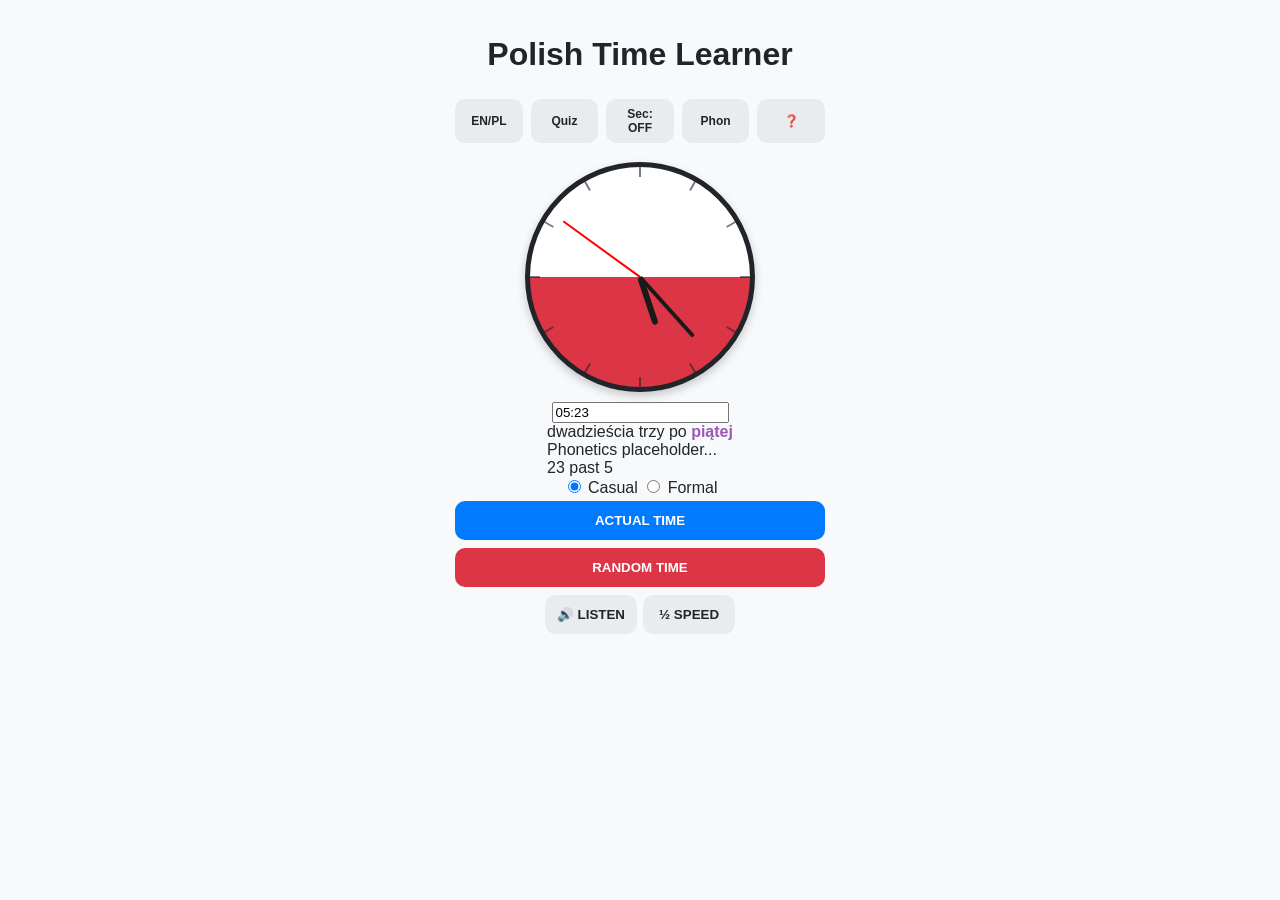
==== index.html @ 5b31947d "Update index.html" ====
<!DOCTYPE html>
<html lang="pl">
<head>
    <meta charset="UTF-8">
    <meta name="viewport" content="width=device-width, initial-scale=1.0, maximum-scale=1.0, user-scalable=no, viewport-fit=cover">
    <title>Say the time in Polish</title>
    
    <meta name="color-scheme" content="light dark">
    
    <meta name="theme-color" content="#f8f9fa" media="(prefers-color-scheme: light)">
    <meta name="theme-color" content="#121212" media="(prefers-color-scheme: dark)">
    
    <link rel="manifest" href="manifest.json">
    <link rel="stylesheet" href="style.css">
</head>
<body onload="init()">
<div class="container">
    <h1 id="app-title">Polish Time Learner</h1>
    <div class="top-row">
        <button class="btn-sub" onclick="toggleLang()">EN/PL</button>
        <button class="btn-sub" id="quiz-toggle" onclick="toggleQuiz()">Quiz</button>
        <button class="btn-sub" id="sec-toggle" onclick="toggleSec()">Sec: OFF</button>
        <button class="btn-sub" id="ph-toggle" onclick="togglePh()">Phon</button>
        <button class="btn-sub" onclick="toggleHelp()">❓</button>
    </div>

   <div id="clock-container" onmousedown="startDrag(event)" ontouchstart="startDrag(event)">
    <div class="dot"></div>
    <div class="hand hour-hand" id="h-hand"></div>
    <div class="hand min-hand" id="m-hand"></div>
    <div class="hand sec-hand" id="s-hand"></div> </div>
    
   <div class="digital-wrap">
    <input type="text" id="time-input-display" placeholder="00:00" oninput="manualTime(this.value)">
</div>

  <div class="display-area">
        <div class="polish-display" id="polish-text"></div>
        <div class="phonetic-display" id="phonetic-text"></div>
        <div class="english-display" id="english-text"></div>
        <button id="reveal-btn" style="display:none; background:#28a745; color:white; margin-top:5px;" onclick="revealAnswer()">REVEAL</button>
        <div id="quiz-options" style="display: none; grid-template-columns: 1fr 1fr; gap: 8px; margin-top: 10px;"></div>
      </div>

    <div class="setting-row">
        <label><input type="radio" name="mode" id="casual" checked onchange="updateDisplay(true)"> Casual</label>
        <label><input type="radio" name="mode" id="formal" onchange="updateDisplay(true)"> Formal</label>
    </div>

    <button class="btn-real" id="btn-real" onclick="setRealTime()">ACTUAL TIME</button>
    <button class="btn-main" id="btn-random" onclick="rollTime()">RANDOM TIME</button>
    <div style="display:grid; grid-template-columns: 1fr 1fr; gap:6px;">
        <button class="btn-sub" id="btn-listen" onclick="speak(1)">🔊 LISTEN</button>
        <button class="btn-sub" id="btn-slow" onclick="speak(0.5)">½ SPEED</button>
    </div>

    <div id="help-modal">
        <h2 id="help-title">Guide / Poradnik</h2>
        <div id="help-content"></div>
        <button class="btn-main" id="help-close" onclick="toggleHelp()">Close</button>
    </div>
</div>

<script src="script.js"></script>
</body>
</html>
---- style.css ----
/* VARIABLES & THEMES */
:root {
    --bg-color: #f8f9fa;
    --text-color: #212529;
    --container-bg: #ffffff;
    --accent: #dc3545;
    --nom-color: #e67e22; 
    --gen-color: #9b59b6;
    --clock-face: linear-gradient(to bottom, #ffffff 50%, #dc3545 50%);
    --btn-sub: #e9ecef;
}

@media (prefers-color-scheme: dark) {
    :root {
        --bg-color: #121212;
        --text-color: #e0e0e0;
        --container-bg: #1e1e1e;
        --accent: #ff4d4d;
        --nom-color: #ff9f43; 
        --gen-color: #d1a3ff;
        --clock-face: linear-gradient(to bottom, #eeeeee 50%, #a01d2a 50%);
        --btn-sub: #333333;
    }
}
/* LAYOUT */
body {
    background-color: var(--bg-color);
    color: var(--text-color);
    margin: 0;
    display: flex;
    justify-content: center;
    font-family: -apple-system, sans-serif;
}

.container {
    width: 100%;
    max-width: 400px;
    display: flex;
    flex-direction: column;
    align-items: center;
    padding: 15px;
    box-sizing: border-box;
}

/* CLOCK FACE (Restored Polish Flag) */
/* CLOCK WITH TICKS */
#clock-container {
    width: 220px;
    height: 220px;
    border: 5px solid var(--text-color);
    border-radius: 50%;
    position: relative;
    background: var(--clock-face);
    margin: 10px 0;
    box-shadow: 0 4px 10px rgba(0,0,0,0.2);
}

.mark {
    position: absolute;
    width: 2px;
    height: 10px;
    background-color: var(--text-color);
    left: 50%;
    margin-left: -1px;
    transform-origin: 1px 110px; /* Centers the ticks inside the 220px circle */
    opacity: 0.6;
}

.hand {
    position: absolute;
    bottom: 50%;
    left: 50%;
    transform-origin: bottom;
    background: #1a1a1a;
    border-radius: 4px;
    z-index: 5;
}

.hour-hand { width: 6px; height: 50px; margin-left: -3px; }
.min-hand { width: 4px; height: 80px; margin-left: -2px; }
/* Second Hand - Thin and Red */
.sec-hand {
    width: 2px;
    height: 95px;
    margin-left: -1px;
    background: #ff0000; 
    z-index: 8;
    transition: transform 0.2s cubic-bezier(0.4, 2.08, 0.55, 0.44); /* Smooth tick */
}

/* Ensure the center dot covers the hand pivot */
.dot {
    z-index: 10;
}


/* BUTTONS & QUIZ */
button { 
    width: 100%; 
    padding: 12px; 
    margin: 4px 0; 
    border-radius: 10px; 
    border: none; 
    font-weight: bold; 
    cursor: pointer;
    background: var(--btn-sub);
    color: var(--text-color);
}

.btn-main { background: var(--accent); color: white; }
.btn-real { background: #007bff; color: white; }
.top-row { display: flex; width: 100%; gap: 8px; margin-bottom: 5px; }
.top-row button { padding: 8px; font-size: 0.75rem; }

#quiz-options {
    display: none;
    grid-template-columns: 1fr 1fr;
    gap: 8px;
    width: 100%;
    margin-top: 10px;
}

/* HELP MODAL & TABLES */
#help-modal {
    display: none;
    position: fixed;
    top: 50%; left: 50%;
    transform: translate(-50%, -50%);
    width: 90%;
    max-height: 85vh;
    padding: 20px;
    background: var(--container-bg);
    color: var(--text-color);
    border: 1px solid var(--table-border);
    border-radius: 15px;
    z-index: 2000;
    overflow-y: auto;
    box-sizing: border-box;
    text-align: left;
}

.help-table th { background: var(--table-header); }

/* GRAMMAR COLORS */
.nom-case { color: var(--nom-color) !important; font-weight: bold; }
.gen-case { color: var(--gen-color) !important; font-weight: bold; }
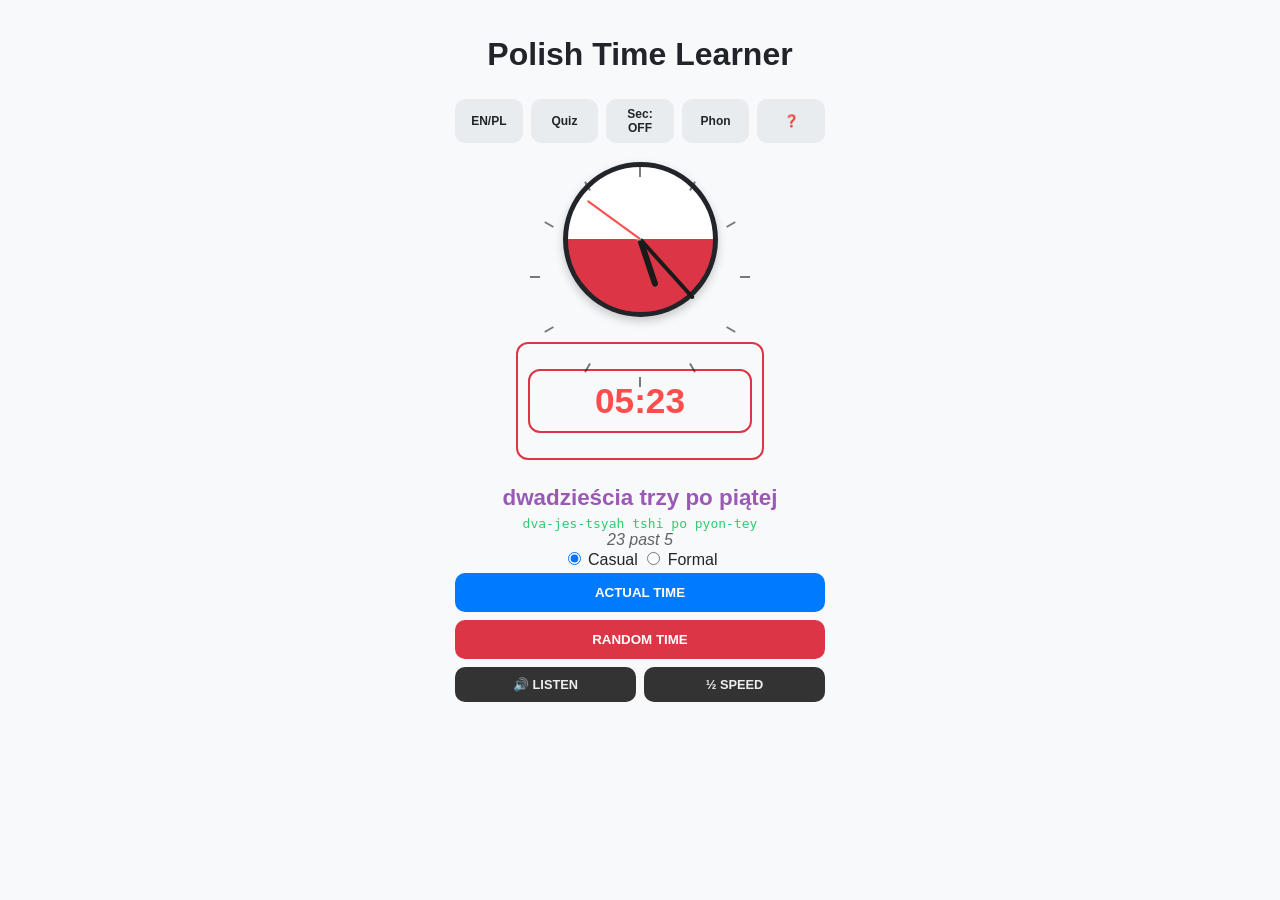
==== commit 72ad40be: "Update index.html" ====
--- a/index.html
+++ b/index.html
@@ -42,17 +42,18 @@
         <div id="quiz-options" style="display: none; grid-template-columns: 1fr 1fr; gap: 8px; margin-top: 10px;"></div>
       </div>
 
-    <div class="setting-row">
-        <label><input type="radio" name="mode" id="casual" checked onchange="updateDisplay(true)"> Casual</label>
-        <label><input type="radio" name="mode" id="formal" onchange="updateDisplay(true)"> Formal</label>
-    </div>
+  <div class="setting-row">
+    <label><input type="radio" name="mode" id="casual" checked onchange="updateDisplay(true)"> Casual</label>
+    <label><input type="radio" name="mode" id="formal" onchange="updateDisplay(true)"> Formal</label>
+</div>
 
-    <button class="btn-real" id="btn-real" onclick="setRealTime()">ACTUAL TIME</button>
-    <button class="btn-main" id="btn-random" onclick="rollTime()">RANDOM TIME</button>
-    <div style="display:grid; grid-template-columns: 1fr 1fr; gap:6px;">
-        <button class="btn-sub" id="btn-listen" onclick="speak(1)">🔊 LISTEN</button>
-        <button class="btn-sub" id="btn-slow" onclick="speak(0.5)">½ SPEED</button>
-    </div>
+<button class="btn-real" id="btn-real" onclick="setRealTime()">ACTUAL TIME</button>
+<button class="btn-main" id="btn-random" onclick="rollTime()">RANDOM TIME</button>
+
+<div class="audio-row">
+    <button class="btn-sub" id="btn-listen" onclick="speak(1)">🔊 LISTEN</button>
+    <button class="btn-sub" id="btn-slow" onclick="speak(0.5)">½ SPEED</button>
+</div>
 
     <div id="help-modal">
         <h2 id="help-title">Guide / Poradnik</h2>
--- a/style.css
+++ b/style.css
@@ -45,8 +45,8 @@
 /* CLOCK FACE (Restored Polish Flag) */
 /* CLOCK WITH TICKS */
 #clock-container {
-    width: 220px;
-    height: 220px;
+    width: 145px;
+    height: 145px;
     border: 5px solid var(--text-color);
     border-radius: 50%;
     position: relative;
@@ -83,7 +83,7 @@
     width: 2px;
     height: 95px;
     margin-left: -1px;
-    background: #ff0000; 
+    background:#808080; 
     z-index: 8;
     transition: transform 0.2s cubic-bezier(0.4, 2.08, 0.55, 0.44); /* Smooth tick */
 }
@@ -111,6 +111,19 @@
 .btn-real { background: #007bff; color: white; }
 .top-row { display: flex; width: 100%; gap: 8px; margin-bottom: 5px; }
 .top-row button { padding: 8px; font-size: 0.75rem; }
+.audio-row {
+    display: flex;
+    gap: 8px;
+    width: 100%;
+    max-width: 400px;
+}
+.audio-row button {
+    flex: 1;
+    background: #333; /* Darker grey to match screenshot */
+    color: #eee;
+    font-size: 0.8rem;
+    padding: 10px;
+}
 
 #quiz-options {
     display: none;
@@ -141,6 +154,73 @@
 
 .help-table th { background: var(--table-header); }
 
-/* GRAMMAR COLORS */
-.nom-case { color: var(--nom-color) !important; font-weight: bold; }
-.gen-case { color: var(--gen-color) !important; font-weight: bold; }
+.digital-wrap {
+    border: 2px solid #dc3545; /* Polish Red border */
+    border-radius: 12px;
+    padding: 10px;
+    margin: 15px 0;
+    display: inline-block;
+}
+
+To achieve the precise layout and styling from your mobile screenshot, we need to adjust the sizing, color logic, and specific CSS properties.
+
+Here are the updates for your project.
+1. Updated style.css
+
+This includes the 66% smaller clock, the red digital text, the bordered second hand, and the darker quiz button for dark mode.
+CSS
+
+/* Update Clock Size */
+#clock-container {
+    width: 145px;  /* 66% of the original 220px */
+    height: 145px;
+    border: 4px solid var(--text-color);
+    border-radius: 50%;
+    position: relative;
+    background: var(--clock-face);
+    margin: 10px auto;
+}
+
+/* Second Hand with Border/Contrast */
+.sec-hand {
+    position: absolute;
+    bottom: 50%;
+    left: 50%;
+    transform-origin: bottom;
+    width: 2px;
+    height: 65px;
+    margin-left: -1px;
+    background: #ff4d4d;
+    /* White border/outline to stand out on the red half */
+    box-shadow: 0 0 2px 1px rgba(255, 255, 255, 0.8);
+    z-index: 8;
+}
+
+/* Digital Clock Styling */
+#time-input-display {
+    color: #ff4d4d !important; /* Force Red text */
+    font-size: 2.2rem;
+    font-weight: bold;
+    border: 2px solid #dc3545;
+    border-radius: 12px;
+    padding: 10px;
+    background: transparent;
+    text-align: center;
+    width: 200px;
+    display: block;
+    margin: 15px auto;
+}
+
+/* Grammar Colors */
+.nom-case { color: #e67e22 !important; font-weight: bold; } /* Orange */
+.gen-case { color: #9b59b6 !important; font-weight: bold; } /* Purple */
+
+/* Phrase Area */
+.display-area {
+    text-align: center;
+    margin-top: 10px;
+}
+
+#polish-text { font-size: 1.4rem; margin-bottom: 5px; }
+#phonetic-text { color: #2ecc71; font-family: monospace; } /* Green like the phone pic */
+#english-text { opacity: 0.7; font-style: italic; }
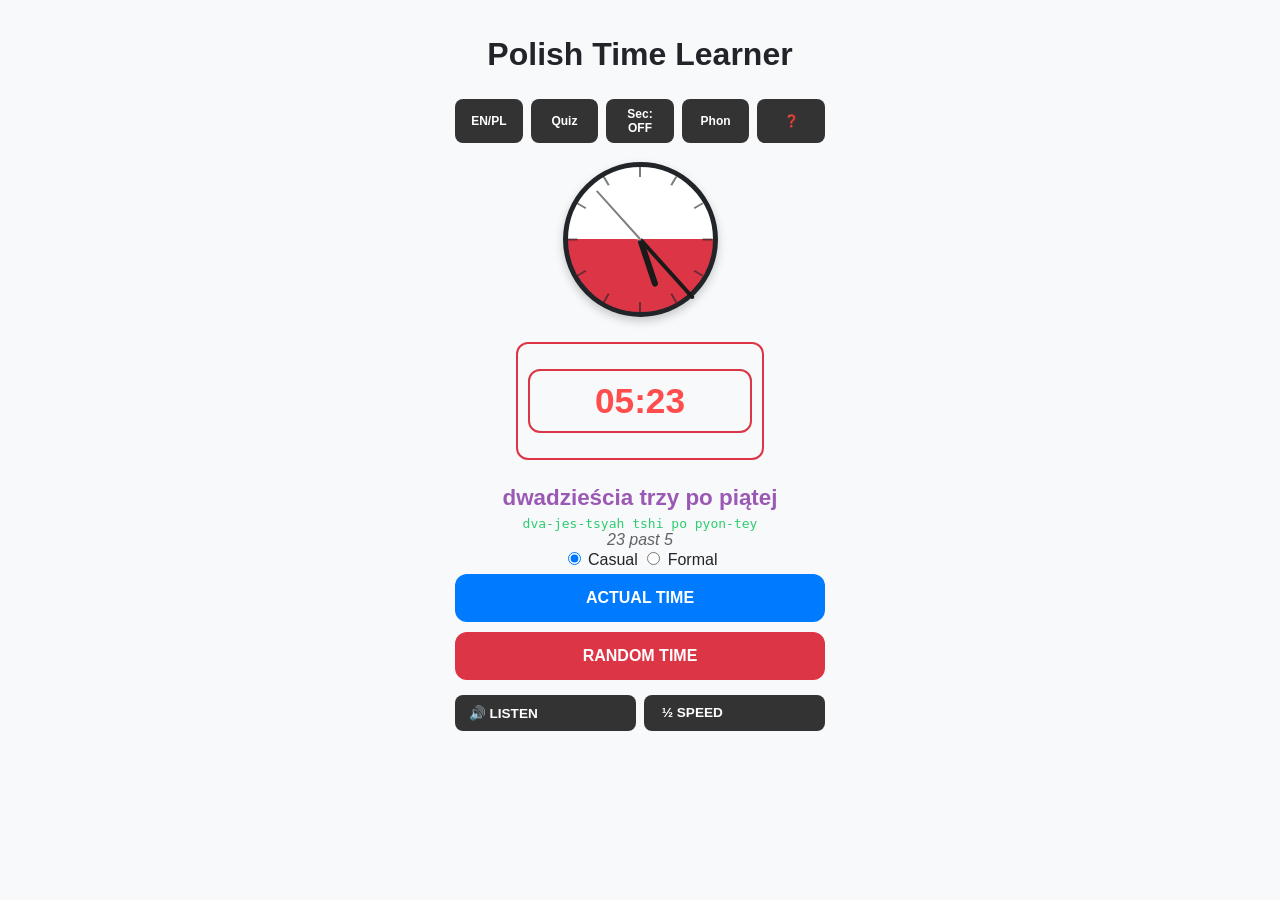
==== commit fdd12110: "Update index.html" ====
--- a/index.html
+++ b/index.html
@@ -56,10 +56,9 @@
 </div>
 
     <div id="help-modal">
-        <h2 id="help-title">Guide / Poradnik</h2>
-        <div id="help-content"></div>
-        <button class="btn-main" id="help-close" onclick="toggleHelp()">Close</button>
-    </div>
+    <h2 id="help-title">Guide / Poradnik</h2>
+    <div id="help-content"></div>
+    <button class="btn-main" id="help-close" onclick="toggleHelp()">Close</button>
 </div>
 
 <script src="script.js"></script>
--- a/style.css
+++ b/style.css
@@ -107,8 +107,6 @@
     color: var(--text-color);
 }
 
-.btn-main { background: var(--accent); color: white; }
-.btn-real { background: #007bff; color: white; }
 .top-row { display: flex; width: 100%; gap: 8px; margin-bottom: 5px; }
 .top-row button { padding: 8px; font-size: 0.75rem; }
 .audio-row {
@@ -118,11 +116,11 @@
     max-width: 400px;
 }
 .audio-row button {
-    flex: 1;
-    background: #333; /* Darker grey to match screenshot */
-    color: #eee;
-    font-size: 0.8rem;
-    padding: 10px;
+    display: grid;
+    grid-template-columns: 1fr 1fr;
+    gap: 8px;
+    margin-top: 10px;
+    width: 100%;
 }
 
 #quiz-options {
@@ -190,7 +188,7 @@
     width: 2px;
     height: 65px;
     margin-left: -1px;
-    background: #ff4d4d;
+    background: #808080;
     /* White border/outline to stand out on the red half */
     box-shadow: 0 0 2px 1px rgba(255, 255, 255, 0.8);
     z-index: 8;
@@ -224,3 +222,38 @@
 #polish-text { font-size: 1.4rem; margin-bottom: 5px; }
 #phonetic-text { color: #2ecc71; font-family: monospace; } /* Green like the phone pic */
 #english-text { opacity: 0.7; font-style: italic; }
+
+setting-row {
+    display: flex;
+    justify-content: space-around;
+    width: 100%;
+    margin: 15px 0;
+    color: var(--text-color);
+}
+
+/* Big Blue/Red Buttons */
+.btn-real, .btn-main {
+    width: 100%;
+    padding: 15px;
+    margin: 5px 0;
+    border-radius: 12px;
+    border: none;
+    font-weight: bold;
+    font-size: 1rem;
+    color: white;
+    cursor: pointer;
+}
+
+.btn-real { background-color: #007bff; } /* Actual Time Blue */
+.btn-main { background-color: #dc3545; } /* Random Time Red */
+
+.btn-sub {
+    background-color: #333333; /* Dark grey like the screenshot */
+    color: #ffffff;
+    border: none;
+    padding: 10px;
+    border-radius: 8px;
+    font-size: 0.85rem;
+    font-weight: bold;
+    cursor: pointer;
+}
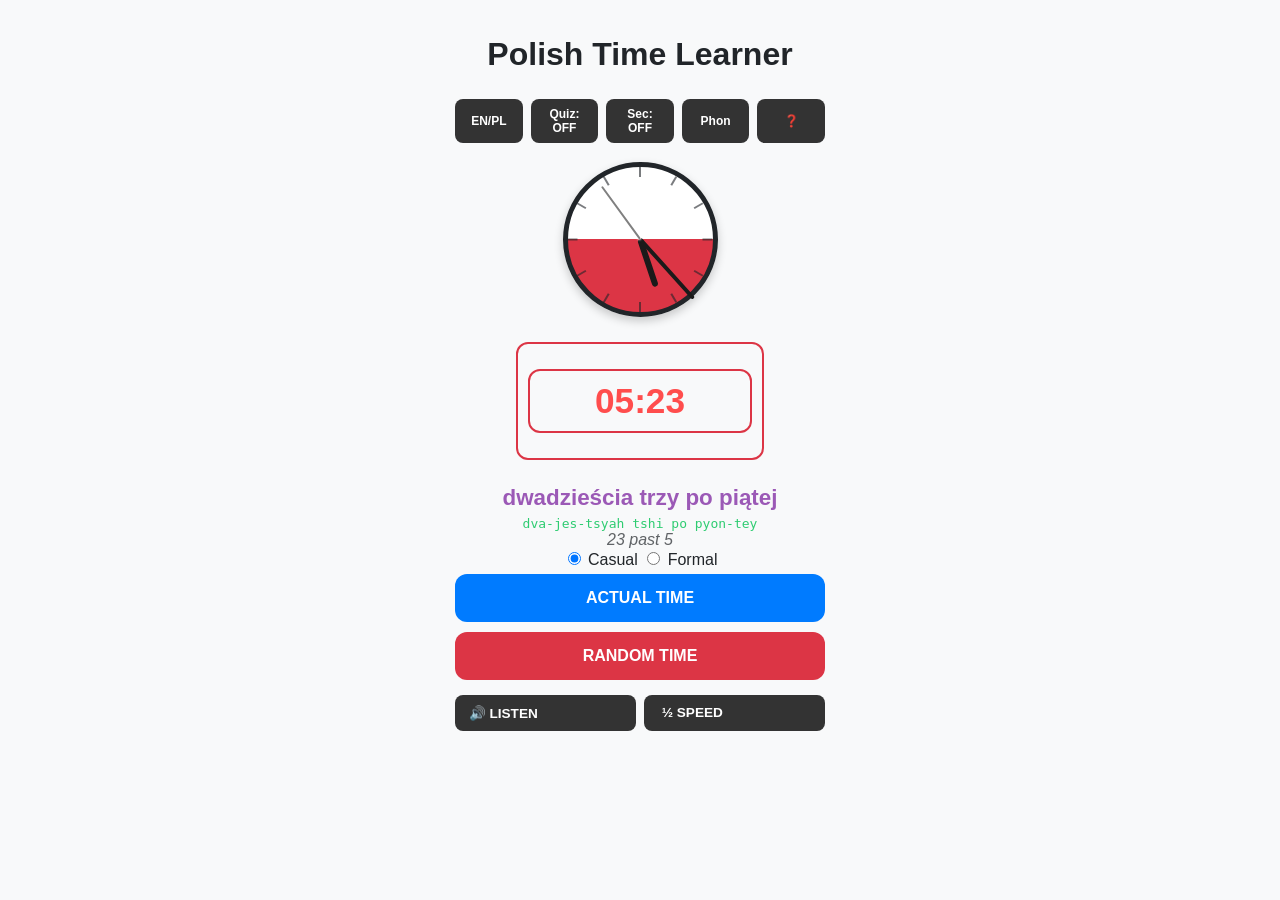
==== commit 910715d2: "Update index.html" ====
--- a/index.html
+++ b/index.html
@@ -16,13 +16,13 @@
 <body onload="init()">
 <div class="container">
     <h1 id="app-title">Polish Time Learner</h1>
-    <div class="top-row">
-        <button class="btn-sub" onclick="toggleLang()">EN/PL</button>
-        <button class="btn-sub" id="quiz-toggle" onclick="toggleQuiz()">Quiz</button>
-        <button class="btn-sub" id="sec-toggle" onclick="toggleSec()">Sec: OFF</button>
-        <button class="btn-sub" id="ph-toggle" onclick="togglePh()">Phon</button>
-        <button class="btn-sub" onclick="toggleHelp()">❓</button>
-    </div>
+   <div class="top-row">
+    <button type="button" class="btn-sub" onclick="event.stopPropagation(); toggleLang()">EN/PL</button>
+    <button type="button" class="btn-sub" id="quiz-toggle" onclick="toggleQuiz()">Quiz: OFF</button>
+    <button type="button" class="btn-sub" id="sec-toggle" onclick="toggleSec()">Sec: OFF</button>
+    <button type="button" class="btn-sub" id="ph-toggle" onclick="togglePh()">Phon</button>
+    <button type="button" class="btn-sub" onclick="toggleHelp()">❓</button>
+</div>
 
    <div id="clock-container" onmousedown="startDrag(event)" ontouchstart="startDrag(event)">
     <div class="dot"></div>
@@ -51,8 +51,8 @@
 <button class="btn-main" id="btn-random" onclick="rollTime()">RANDOM TIME</button>
 
 <div class="audio-row">
-    <button class="btn-sub" id="btn-listen" onclick="speak(1)">🔊 LISTEN</button>
-    <button class="btn-sub" id="btn-slow" onclick="speak(0.5)">½ SPEED</button>
+    <button type="button" class="btn-sub" id="btn-listen" onclick="speak(1)">🔊 LISTEN</button>
+    <button type="button" class="btn-sub" id="btn-slow" onclick="speak(0.5)">½ SPEED</button>
 </div>
 
     <div id="help-modal">
--- a/style.css
+++ b/style.css
@@ -16,12 +16,35 @@
         --text-color: #e0e0e0;
         --container-bg: #1e1e1e;
         --accent: #ff4d4d;
-        --nom-color: #ff9f43; 
-        --gen-color: #d1a3ff;
-        --clock-face: linear-gradient(to bottom, #eeeeee 50%, #a01d2a 50%);
-        --btn-sub: #333333;
-    }
-}
+        --nom-color: #ff9f43; /* Brighter Orange for dark mode */
+        --gen-color: #ce93d8; /* Brighter Purple for dark mode */
+        --clock-face: linear-gradient(to bottom, #ffffff 50%, #dc3545 50%);
+        --btn-sub: #2a2a2a; /* Darker grey for buttons */
+    }
+
+    /* Target the Quiz Buttons specifically */
+    #quiz-options button {
+        background-color: #2a2a2a !important; /* Darker background for contrast */
+        color: #ffffff !important; /* Forces the 'black' text to be white */
+        border: 1px solid #444 !important;
+    }
+
+    /* Ensure Grammar Colors pop inside the buttons */
+    #quiz-options button .nom-case {
+        color: var(--nom-color) !important;
+    }
+
+    #quiz-options button .gen-case {
+        color: var(--gen-color) !important;
+    }
+    
+    /* Darken the Listen/Speed buttons to match your mobile screenshot */
+    .btn-sub {
+        background-color: #252525 !important;
+        color: #ffffff !important;
+    }
+}
+
 /* LAYOUT */
 body {
     background-color: var(--bg-color);
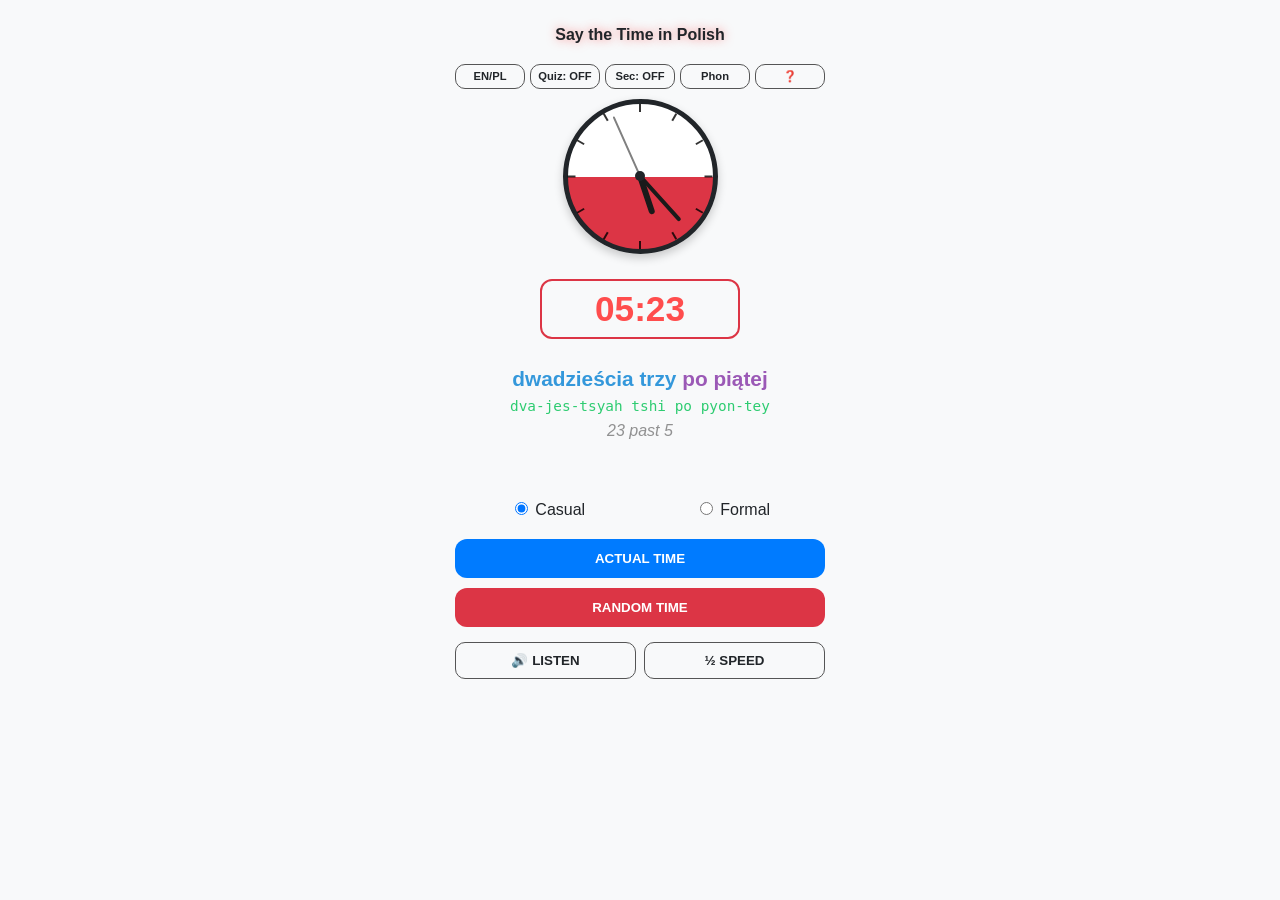
==== commit ff034cbd: "Update index.html" ====
--- a/index.html
+++ b/index.html
@@ -15,7 +15,7 @@
 </head>
 <body onload="init()">
 <div class="container">
-    <h1 id="app-title">Polish Time Learner</h1>
+    <h1 id="app-title">Say the Time in Polish</h1>
    <div class="top-row">
     <button type="button" class="btn-sub" onclick="event.stopPropagation(); toggleLang()">EN/PL</button>
     <button type="button" class="btn-sub" id="quiz-toggle" onclick="toggleQuiz()">Quiz: OFF</button>
--- a/style.css
+++ b/style.css
@@ -7,7 +7,7 @@
     --nom-color: #e67e22; 
     --gen-color: #9b59b6;
     --clock-face: linear-gradient(to bottom, #ffffff 50%, #dc3545 50%);
-    --btn-sub: #e9ecef;
+    --btn-sub-border: #555;
 }
 
 @media (prefers-color-scheme: dark) {
@@ -16,32 +16,15 @@
         --text-color: #e0e0e0;
         --container-bg: #1e1e1e;
         --accent: #ff4d4d;
-        --nom-color: #ff9f43; /* Brighter Orange for dark mode */
-        --gen-color: #ce93d8; /* Brighter Purple for dark mode */
-        --clock-face: linear-gradient(to bottom, #ffffff 50%, #dc3545 50%);
-        --btn-sub: #2a2a2a; /* Darker grey for buttons */
+        --nom-color: #ff9f43;
+        --gen-color: #ce93d8;
+        --btn-sub-border: #444;
     }
 
-    /* Target the Quiz Buttons specifically */
     #quiz-options button {
-        background-color: #2a2a2a !important; /* Darker background for contrast */
-        color: #ffffff !important; /* Forces the 'black' text to be white */
-        border: 1px solid #444 !important;
-    }
-
-    /* Ensure Grammar Colors pop inside the buttons */
-    #quiz-options button .nom-case {
-        color: var(--nom-color) !important;
-    }
-
-    #quiz-options button .gen-case {
-        color: var(--gen-color) !important;
-    }
-    
-    /* Darken the Listen/Speed buttons to match your mobile screenshot */
-    .btn-sub {
-        background-color: #252525 !important;
+        background-color: var(--bg-color) !important;
         color: #ffffff !important;
+        border: 1px solid var(--btn-sub-border) !important;
     }
 }
 
@@ -53,6 +36,7 @@
     display: flex;
     justify-content: center;
     font-family: -apple-system, sans-serif;
+    overflow-x: hidden;
 }
 
 .container {
@@ -65,8 +49,7 @@
     box-sizing: border-box;
 }
 
-/* CLOCK FACE (Restored Polish Flag) */
-/* CLOCK WITH TICKS */
+/* CLOCK FACE (145px / 66% size) */
 #clock-container {
     width: 145px;
     height: 145px;
@@ -79,14 +62,14 @@
 }
 
 .mark {
+    background-color: #000000 !important; /* Always black as requested */
+    opacity: 0.8;
     position: absolute;
     width: 2px;
-    height: 10px;
-    background-color: var(--text-color);
+    height: 8px;
     left: 50%;
     margin-left: -1px;
-    transform-origin: 1px 110px; /* Centers the ticks inside the 220px circle */
-    opacity: 0.6;
+    transform-origin: 1px 72.5px; /* Centers ticks for 145px clock */
 }
 
 .hand {
@@ -99,184 +82,200 @@
     z-index: 5;
 }
 
-.hour-hand { width: 6px; height: 50px; margin-left: -3px; }
-.min-hand { width: 4px; height: 80px; margin-left: -2px; }
-/* Second Hand - Thin and Red */
+.hour-hand { width: 6px; height: 40px; margin-left: -3px; }
+.min-hand { width: 4px; height: 60px; margin-left: -2px; }
+
+/* Second Hand - Bordered to stand out on red */
 .sec-hand {
+    position: absolute;
+    bottom: 50%;
+    left: 50%;
+    transform-origin: bottom;
     width: 2px;
-    height: 95px;
+    height: 65px;
     margin-left: -1px;
-    background:#808080; 
+    background: #808080; 
+    box-shadow: 0 0 2px 1px rgba(255, 255, 255, 0.8);
     z-index: 8;
-    transition: transform 0.2s cubic-bezier(0.4, 2.08, 0.55, 0.44); /* Smooth tick */
-}
-
-/* Ensure the center dot covers the hand pivot */
+}
+
 .dot {
+    position: absolute;
+    top: 50%;
+    left: 50%;
+    width: 10px;
+    height: 10px;
+    background: var(--text-color);
+    border-radius: 50%;
+    transform: translate(-50%, -50%);
     z-index: 10;
 }
 
-
-/* BUTTONS & QUIZ */
-button { 
-    width: 100%; 
+/* DIGITAL CLOCK (Red text, single border) */
+#time-input-display {
+    color: #ff4d4d !important;
+    font-size: 2.2rem;
+    font-weight: bold;
+    border: 2px solid #dc3545;
+    border-radius: 12px;
+    padding: 8px;
+    background: transparent;
+    text-align: center;
+    width: 180px;
+    margin: 15px 0;
+    outline: none;
+}
+
+/* POLISH PHRASE FORMATTING */
+.nom-case { color: var(--nom-color) !important; font-weight: bold; }
+.gen-case { color: var(--gen-color) !important; font-weight: bold; }
+#phonetic-text { color: #2ecc71; font-family: monospace; font-size: 0.9rem; }
+#english-text { opacity: 0.7; font-style: italic; }
+
+/* BUTTONS */
+.btn-sub {
+    background-color: var(--bg-color) !important; /* Matches background */
+    color: var(--text-color);
+    border: 1px solid var(--btn-sub-border);
+    padding: 10px;
+    border-radius: 10px;
+    font-weight: bold;
+    cursor: pointer;
+}
+
+.top-row { display: grid; grid-template-columns: repeat(5, 1fr); width: 100%; gap: 5px; }
+.top-row button { padding: 5px 0; font-size: 0.7rem; }
+
+.audio-row { display: grid; grid-template-columns: 1fr 1fr; width: 100%; gap: 8px; margin-top: 10px; }
+
+/* Main Action Buttons (80% Height) */
+.btn-real, .btn-main {
+    width: 100%;
     padding: 12px; 
-    margin: 4px 0; 
-    border-radius: 10px; 
-    border: none; 
-    font-weight: bold; 
-    cursor: pointer;
-    background: var(--btn-sub);
-    color: var(--text-color);
-}
-
-.top-row { display: flex; width: 100%; gap: 8px; margin-bottom: 5px; }
-.top-row button { padding: 8px; font-size: 0.75rem; }
-.audio-row {
-    display: flex;
-    gap: 8px;
-    width: 100%;
-    max-width: 400px;
-}
-.audio-row button {
-    display: grid;
-    grid-template-columns: 1fr 1fr;
-    gap: 8px;
-    margin-top: 10px;
-    width: 100%;
-}
-
-#quiz-options {
-    display: none;
-    grid-template-columns: 1fr 1fr;
-    gap: 8px;
-    width: 100%;
-    margin-top: 10px;
-}
-
-/* HELP MODAL & TABLES */
+    margin: 5px 0;
+    border-radius: 12px;
+    border: none;
+    font-weight: bold;
+    color: white;
+}
+.btn-real { background-color: #007bff; }
+.btn-main { background-color: #dc3545; }
+
+/* HELP MODAL FIX */
 #help-modal {
-    display: none;
+    display: none; 
     position: fixed;
     top: 50%; left: 50%;
     transform: translate(-50%, -50%);
     width: 90%;
-    max-height: 85vh;
+    max-height: 80vh;
     padding: 20px;
     background: var(--container-bg);
     color: var(--text-color);
-    border: 1px solid var(--table-border);
+    border: 2px solid var(--accent);
     border-radius: 15px;
-    z-index: 2000;
+    z-index: 3000; /* Extremely high to stay on top */
     overflow-y: auto;
-    box-sizing: border-box;
-    text-align: left;
-}
-
-.help-table th { background: var(--table-header); }
-
-.digital-wrap {
-    border: 2px solid #dc3545; /* Polish Red border */
-    border-radius: 12px;
+    box-shadow: 0 0 20px rgba(0,0,0,0.5);
+}
+
+.setting-row {
+    display: flex;
+    justify-content: space-around;
+    width: 100%;
+    margin: 15px 0;
+}
+.display-area {
+    display: flex;
+    flex-direction: column;
+    align-items: center; /* Centers items horizontally */
+    text-align: center;  /* Centers text inside items */
+    width: 100%;
+    margin: 10px 0;
+    min-height: 110px;  /* Reserves space so buttons don't jump */
+}
+
+#polish-text, #phonetic-text, #english-text {
+    width: 100%;
+    display: block;
+    margin: 3px 0;
+}
+
+#polish-text {
+    font-size: 1.3rem;
+    line-height: 1.2;
+}
+
+.polish-display {
+    font-size: 1.4rem;
+    font-weight: bold;
+    margin-bottom: 4px;
+    width: 100%;
+}
+
+.phonetic-display {
+    color: #2ecc71; /* Green like your reference */
+    font-family: monospace;
+    font-size: 1rem;
+    margin-bottom: 4px;
+}
+
+.english-display {
+    opacity: 0.6;
+    font-style: italic;
+    margin-top: 5px;
+    font-size: 1rem;
+}
+
+/* Ensure the grammar spans inherit the bold font */
+.nom-case, .gen-case {
+    font-weight: bold;
+}
+
+.cardinal-num {
+    color: #3498db; /* A clear blue to distinguish from black/orange/purple */
+    font-weight: bold;
+}
+
+#english-text {
+    color: #666;
+    font-style: italic;
+    margin-top: 5px;
+}
+
+#help-content table {
+    width: 100%;
+    border-collapse: collapse;
+    margin: 20px 0;
+    font-size: 0.9rem; /* Reduced font size for a tidier look */
+    text-align: center; /* Centers all content */
+}
+
+#help-content th {
+    background-color: #f8f9fa;
+    border-bottom: 2px solid #dee2e6; /* Bold line under headings */
     padding: 10px;
-    margin: 15px 0;
-    display: inline-block;
-}
-
-To achieve the precise layout and styling from your mobile screenshot, we need to adjust the sizing, color logic, and specific CSS properties.
-
-Here are the updates for your project.
-1. Updated style.css
-
-This includes the 66% smaller clock, the red digital text, the bordered second hand, and the darker quiz button for dark mode.
-CSS
-
-/* Update Clock Size */
-#clock-container {
-    width: 145px;  /* 66% of the original 220px */
-    height: 145px;
-    border: 4px solid var(--text-color);
-    border-radius: 50%;
-    position: relative;
-    background: var(--clock-face);
-    margin: 10px auto;
-}
-
-/* Second Hand with Border/Contrast */
-.sec-hand {
-    position: absolute;
-    bottom: 50%;
-    left: 50%;
-    transform-origin: bottom;
-    width: 2px;
-    height: 65px;
-    margin-left: -1px;
-    background: #808080;
-    /* White border/outline to stand out on the red half */
-    box-shadow: 0 0 2px 1px rgba(255, 255, 255, 0.8);
-    z-index: 8;
-}
-
-/* Digital Clock Styling */
-#time-input-display {
-    color: #ff4d4d !important; /* Force Red text */
-    font-size: 2.2rem;
-    font-weight: bold;
-    border: 2px solid #dc3545;
-    border-radius: 12px;
-    padding: 10px;
-    background: transparent;
     text-align: center;
-    width: 200px;
-    display: block;
-    margin: 15px auto;
-}
-
-/* Grammar Colors */
-.nom-case { color: #e67e22 !important; font-weight: bold; } /* Orange */
-.gen-case { color: #9b59b6 !important; font-weight: bold; } /* Purple */
-
-/* Phrase Area */
-.display-area {
+}
+
+#help-content td {
+    padding: 8px;
+    border-bottom: 1px solid #eee; /* Light lines between rows */
+    vertical-align: middle;
+}
+
+/* Specific color for minutes/cardinals in help page */
+.cardinal-num {
+    color: #3498db;
+    font-weight: bold;
+}
+
+#app-title {
+    font-size: 1rem;
+    font-weight: 800;
+    color: #FF000;
+    text-shadow: 0 0 10px rgba(255, 49, 49, 0.5);
+    margin-bottom: 20px;
     text-align: center;
-    margin-top: 10px;
-}
-
-#polish-text { font-size: 1.4rem; margin-bottom: 5px; }
-#phonetic-text { color: #2ecc71; font-family: monospace; } /* Green like the phone pic */
-#english-text { opacity: 0.7; font-style: italic; }
-
-setting-row {
-    display: flex;
-    justify-content: space-around;
-    width: 100%;
-    margin: 15px 0;
-    color: var(--text-color);
-}
-
-/* Big Blue/Red Buttons */
-.btn-real, .btn-main {
-    width: 100%;
-    padding: 15px;
-    margin: 5px 0;
-    border-radius: 12px;
-    border: none;
-    font-weight: bold;
-    font-size: 1rem;
-    color: white;
-    cursor: pointer;
-}
-
-.btn-real { background-color: #007bff; } /* Actual Time Blue */
-.btn-main { background-color: #dc3545; } /* Random Time Red */
-
-.btn-sub {
-    background-color: #333333; /* Dark grey like the screenshot */
-    color: #ffffff;
-    border: none;
-    padding: 10px;
-    border-radius: 8px;
-    font-size: 0.85rem;
-    font-weight: bold;
-    cursor: pointer;
-}
+    font-family: 'Segoe UI', Tahoma, Geneva, Verdana, sans-serif;
+}
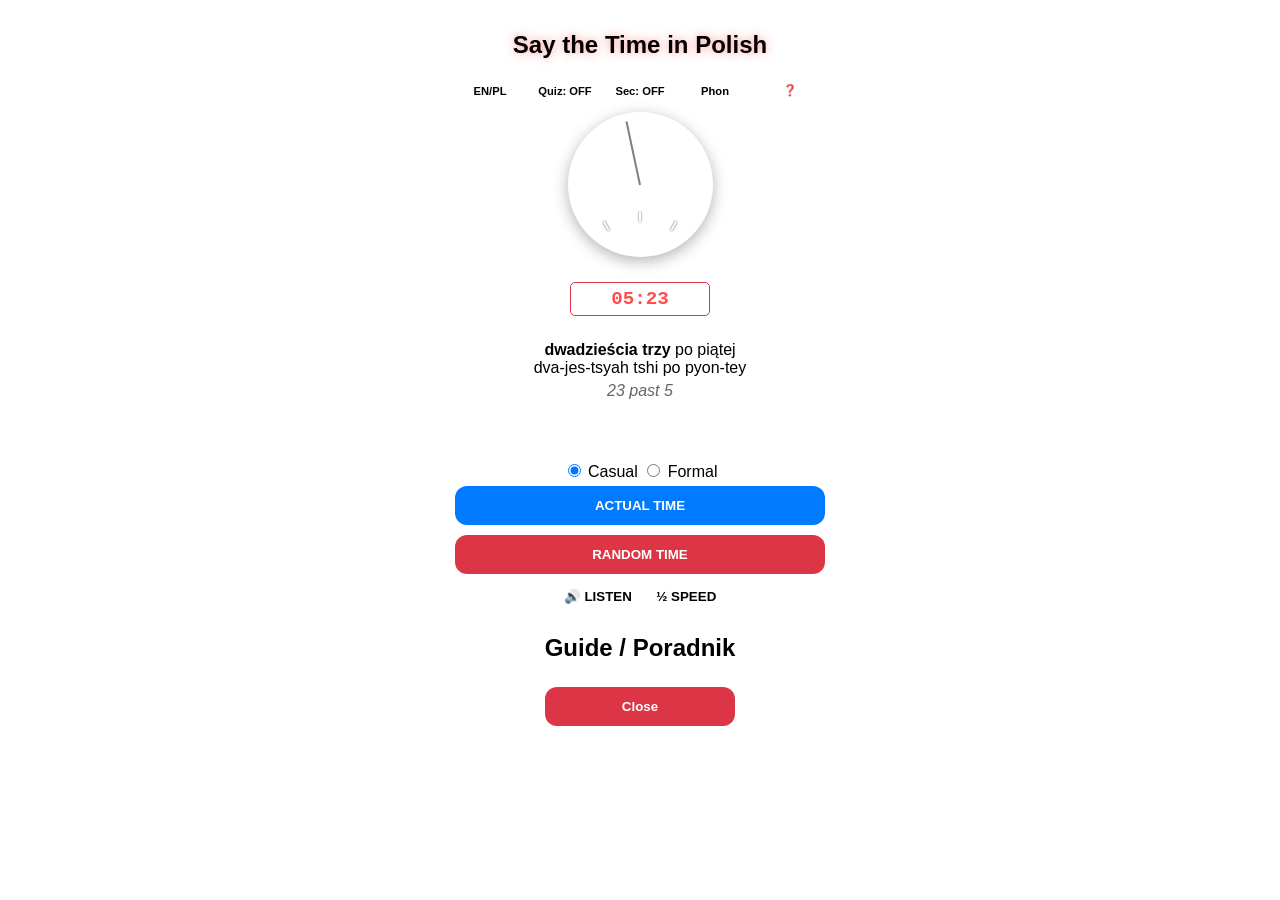
==== commit 511a67b8: "Update index.html" ====
--- a/index.html
+++ b/index.html
@@ -25,10 +25,24 @@
 </div>
 
    <div id="clock-container" onmousedown="startDrag(event)" ontouchstart="startDrag(event)">
+    <div class="mark" style="transform: rotate(0deg)"></div>
+    <div class="mark" style="transform: rotate(30deg)"></div>
+    <div class="mark" style="transform: rotate(60deg)"></div>
+    <div class="mark" style="transform: rotate(90deg)"></div>
+    <div class="mark" style="transform: rotate(120deg)"></div>
+    <div class="mark" style="transform: rotate(150deg)"></div>
+    <div class="mark" style="transform: rotate(180deg)"></div>
+    <div class="mark" style="transform: rotate(210deg)"></div>
+    <div class="mark" style="transform: rotate(240deg)"></div>
+    <div class="mark" style="transform: rotate(270deg)"></div>
+    <div class="mark" style="transform: rotate(300deg)"></div>
+    <div class="mark" style="transform: rotate(330deg)"></div>
+
+    <div id="h-hand" class="hand hour-hand"></div>
+    <div id="m-hand" class="hand min-hand"></div>
+    <div id="s-hand" class="sec-hand"></div>
     <div class="dot"></div>
-    <div class="hand hour-hand" id="h-hand"></div>
-    <div class="hand min-hand" id="m-hand"></div>
-    <div class="hand sec-hand" id="s-hand"></div> </div>
+</div>
     
    <div class="digital-wrap">
     <input type="text" id="time-input-display" placeholder="00:00" oninput="manualTime(this.value)">
--- a/style.css
+++ b/style.css
@@ -1,13 +1,28 @@
-/* VARIABLES & THEMES */
-:root {
-    --bg-color: #f8f9fa;
-    --text-color: #212529;
-    --container-bg: #ffffff;
-    --accent: #dc3545;
-    --nom-color: #e67e22; 
-    --gen-color: #9b59b6;
-    --clock-face: linear-gradient(to bottom, #ffffff 50%, #dc3545 50%);
-    --btn-sub-border: #555;
+/* VARIABLES & THEMES - Now with German Grammar Colors */
+root {
+    /* GERMAN FLAG COLORS */
+    --germany-black: #000000;
+    --germany-red: #FF0000;
+    --germany-gold: #FFCC00;
+    
+    /* CLOCK FACE GRADIENT */
+    --clock-face: linear-gradient(
+        to bottom, 
+        var(--germany-black) 0%, 
+        var(--germany-black) 33.3%, 
+        var(--germany-red) 33.3%, 
+        var(--germany-red) 66.6%, 
+        var(--germany-gold) 66.6%, 
+        var(--germany-gold) 100%
+    );
+
+    /* UI THEME COLORS */
+    --bg-color: #121212;
+    --text-color: #e0e0e0;
+    --accent: #ff4d4d;
+    --nom-color: #ff9f43;    /* Hour color */
+    --cardinal-color: #3498db; /* Minutes color */
+    --btn-sub-border: #444;
 }
 
 @media (prefers-color-scheme: dark) {
@@ -17,7 +32,7 @@
         --container-bg: #1e1e1e;
         --accent: #ff4d4d;
         --nom-color: #ff9f43;
-        --gen-color: #ce93d8;
+        --cardinal-color: #5dade2;
         --btn-sub-border: #444;
     }
 
@@ -37,6 +52,7 @@
     justify-content: center;
     font-family: -apple-system, sans-serif;
     overflow-x: hidden;
+    min-height: 100vh;
 }
 
 .container {
@@ -49,43 +65,39 @@
     box-sizing: border-box;
 }
 
-/* CLOCK FACE (145px / 66% size) */
+/* 145px CLOCK FACE (66% size preservation) */
 #clock-container {
     width: 145px;
     height: 145px;
     border: 5px solid var(--text-color);
     border-radius: 50%;
     position: relative;
-    background: var(--clock-face);
+    background: var(--clock-face); /* Applies the flag colors */
     margin: 10px 0;
-    box-shadow: 0 4px 10px rgba(0,0,0,0.2);
+    box-shadow: 0 4px 15px rgba(0,0,0,0.3);
+    overflow: hidden; /* Ensures the flag doesn't bleed out */
 }
-
 .mark {
-    background-color: #000000 !important; /* Always black as requested */
-    opacity: 0.8;
+    background-color: #ffffff !important; /* Pure white for the black stripe */
+    opacity: 1;
     position: absolute;
     width: 2px;
-    height: 8px;
+    height: 10px; /* Slightly longer for better visibility */
     left: 50%;
     margin-left: -1px;
-    transform-origin: 1px 72.5px; /* Centers ticks for 145px clock */
+    transform-origin: 1px 72.5px; /* Centers for 145px clock */
+    z-index: 2;
+    /* This shadow ensures they are visible even on the yellow/gold stripe */
+    box-shadow: 0 0 2px rgba(0, 0, 0, 0.8); 
 }
-
 .hand {
-    position: absolute;
-    bottom: 50%;
-    left: 50%;
-    transform-origin: bottom;
-    background: #1a1a1a;
-    border-radius: 4px;
-    z-index: 5;
+    /* Adding a light border to hands so they stand out on all flag colors */
+    box-shadow: 0 0 2px rgba(255,255,255,0.8);
 }
 
 .hour-hand { width: 6px; height: 40px; margin-left: -3px; }
 .min-hand { width: 4px; height: 60px; margin-left: -2px; }
 
-/* Second Hand - Bordered to stand out on red */
 .sec-hand {
     position: absolute;
     bottom: 50%;
@@ -99,56 +111,59 @@
     z-index: 8;
 }
 
-.dot {
-    position: absolute;
-    top: 50%;
-    left: 50%;
-    width: 10px;
-    height: 10px;
-    background: var(--text-color);
-    border-radius: 50%;
-    transform: translate(-50%, -50%);
-    z-index: 10;
+/* DIGITAL CLOCK (Red text) */
+#time-input-display {
+    color: #ff4d4d !important;
+    font-size: 1.2rem;
+    font-weight: bold;
+    border: 1px solid #dc3545;
+    border-radius: 5px;
+    padding: 5px;
+    background: transparent;
+    text-align: center;
+    width: 8rem;
+    margin: 15px 0;
+    outline: none;
+    font-family: 'Courier New', monospace;
 }
 
-/* DIGITAL CLOCK (Red text, single border) */
-#time-input-display {
-    color: #ff4d4d !important;
-    font-size: 2.2rem;
-    font-weight: bold;
-    border: 2px solid #dc3545;
-    border-radius: 12px;
-    padding: 8px;
-    background: transparent;
+/* GERMAN PHRASE FORMATTING */
+.display-area {
+    display: flex;
+    flex-direction: column;
+    align-items: center;
     text-align: center;
-    width: 180px;
-    margin: 15px 0;
-    outline: none;
+    width: 100%;
+    margin: 10px 0;
+    min-height: 110px;
 }
 
-/* POLISH PHRASE FORMATTING */
+#german-text {
+    font-size: 1.4rem;
+    font-weight: bold;
+    margin-bottom: 4px;
+    width: 100%;
+    word-wrap: break-word; /* Essential for long German words */
+}
+
 .nom-case { color: var(--nom-color) !important; font-weight: bold; }
-.gen-case { color: var(--gen-color) !important; font-weight: bold; }
-#phonetic-text { color: #2ecc71; font-family: monospace; font-size: 0.9rem; }
-#english-text { opacity: 0.7; font-style: italic; }
+.cardinal-num { color: var(--cardinal-color) !important; font-weight: bold; }
+#english-text { opacity: 0.6; font-style: italic; margin-top: 5px; font-size: 1rem; }
 
-/* BUTTONS */
+/* BUTTONS & CONTROLS */
 .btn-sub {
-    background-color: var(--bg-color) !important; /* Matches background */
+    background-color: var(--bg-color) !important;
     color: var(--text-color);
     border: 1px solid var(--btn-sub-border);
     padding: 10px;
     border-radius: 10px;
     font-weight: bold;
-    cursor: pointer;
 }
 
 .top-row { display: grid; grid-template-columns: repeat(5, 1fr); width: 100%; gap: 5px; }
 .top-row button { padding: 5px 0; font-size: 0.7rem; }
 
-.audio-row { display: grid; grid-template-columns: 1fr 1fr; width: 100%; gap: 8px; margin-top: 10px; }
-
-/* Main Action Buttons (80% Height) */
+/* Main Action Buttons (80% scale feel preserved) */
 .btn-real, .btn-main {
     width: 100%;
     padding: 12px; 
@@ -161,121 +176,20 @@
 .btn-real { background-color: #007bff; }
 .btn-main { background-color: #dc3545; }
 
-/* HELP MODAL FIX */
-#help-modal {
-    display: none; 
-    position: fixed;
-    top: 50%; left: 50%;
-    transform: translate(-50%, -50%);
-    width: 90%;
-    max-height: 80vh;
-    padding: 20px;
-    background: var(--container-bg);
-    color: var(--text-color);
-    border: 2px solid var(--accent);
-    border-radius: 15px;
-    z-index: 3000; /* Extremely high to stay on top */
-    overflow-y: auto;
-    box-shadow: 0 0 20px rgba(0,0,0,0.5);
-}
-
-.setting-row {
-    display: flex;
-    justify-content: space-around;
-    width: 100%;
-    margin: 15px 0;
-}
-.display-area {
-    display: flex;
-    flex-direction: column;
-    align-items: center; /* Centers items horizontally */
-    text-align: center;  /* Centers text inside items */
-    width: 100%;
-    margin: 10px 0;
-    min-height: 110px;  /* Reserves space so buttons don't jump */
-}
-
-#polish-text, #phonetic-text, #english-text {
-    width: 100%;
-    display: block;
-    margin: 3px 0;
-}
-
-#polish-text {
-    font-size: 1.3rem;
-    line-height: 1.2;
-}
-
-.polish-display {
-    font-size: 1.4rem;
-    font-weight: bold;
-    margin-bottom: 4px;
+/* QUIZ OPTIONS */
+#quiz-options {
+    display: grid;
+    grid-template-columns: 1fr 1fr;
+    gap: 12px;
+    margin-top: 20px;
     width: 100%;
 }
 
-.phonetic-display {
-    color: #2ecc71; /* Green like your reference */
-    font-family: monospace;
-    font-size: 1rem;
-    margin-bottom: 4px;
-}
-
-.english-display {
-    opacity: 0.6;
-    font-style: italic;
-    margin-top: 5px;
-    font-size: 1rem;
-}
-
-/* Ensure the grammar spans inherit the bold font */
-.nom-case, .gen-case {
-    font-weight: bold;
-}
-
-.cardinal-num {
-    color: #3498db; /* A clear blue to distinguish from black/orange/purple */
-    font-weight: bold;
-}
-
-#english-text {
-    color: #666;
-    font-style: italic;
-    margin-top: 5px;
-}
-
-#help-content table {
-    width: 100%;
-    border-collapse: collapse;
-    margin: 20px 0;
-    font-size: 0.9rem; /* Reduced font size for a tidier look */
-    text-align: center; /* Centers all content */
-}
-
-#help-content th {
-    background-color: #f8f9fa;
-    border-bottom: 2px solid #dee2e6; /* Bold line under headings */
-    padding: 10px;
-    text-align: center;
-}
-
-#help-content td {
-    padding: 8px;
-    border-bottom: 1px solid #eee; /* Light lines between rows */
-    vertical-align: middle;
-}
-
-/* Specific color for minutes/cardinals in help page */
-.cardinal-num {
-    color: #3498db;
-    font-weight: bold;
-}
-
 #app-title {
-    font-size: 1rem;
+    font-size: 1.5rem;
     font-weight: 800;
-    color: #FF000;
+    color: var(--accent);
     text-shadow: 0 0 10px rgba(255, 49, 49, 0.5);
     margin-bottom: 20px;
     text-align: center;
-    font-family: 'Segoe UI', Tahoma, Geneva, Verdana, sans-serif;
 }
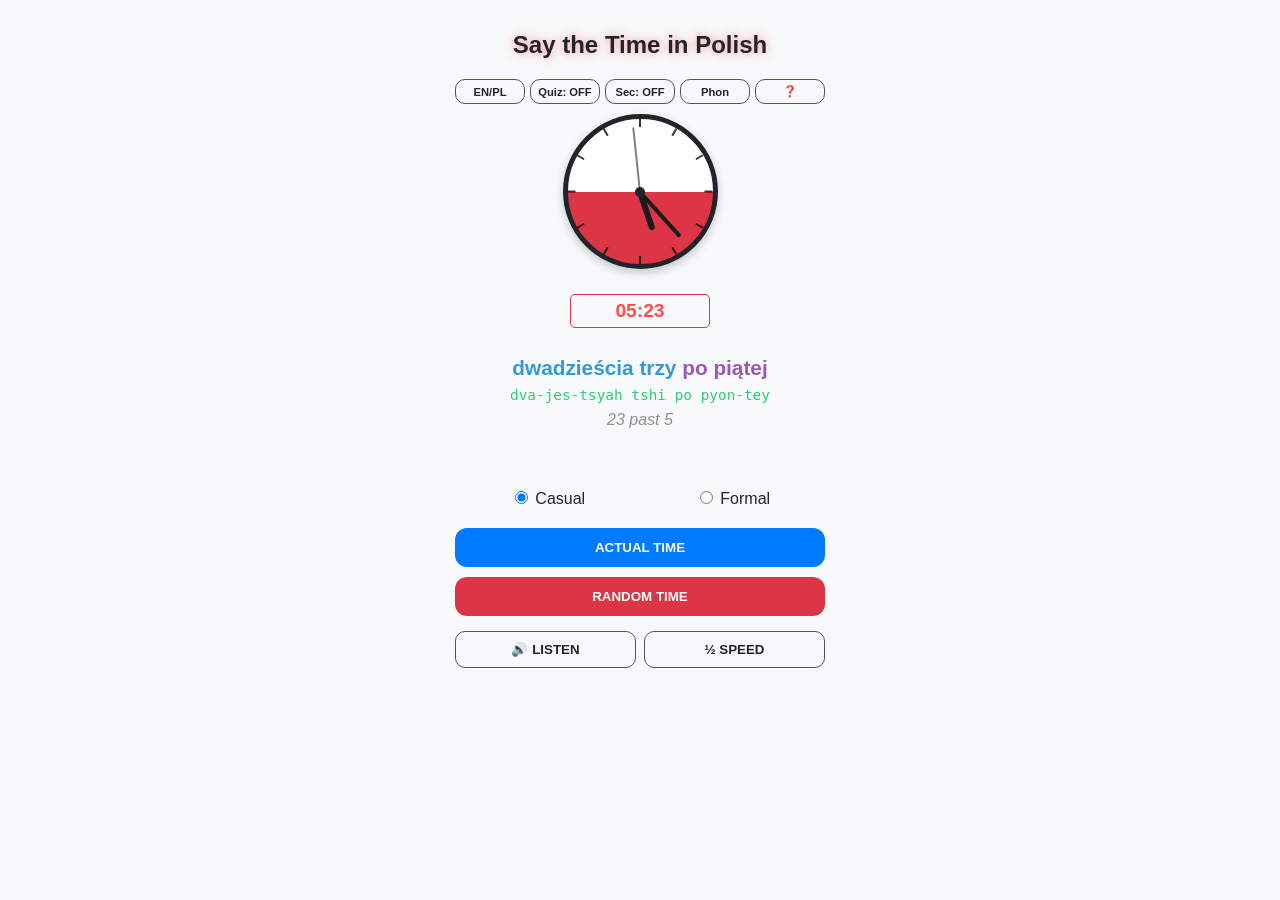
==== commit b9393977: "Add files via upload" ====
--- a/index.html
+++ b/index.html
@@ -25,24 +25,10 @@
 </div>
 
    <div id="clock-container" onmousedown="startDrag(event)" ontouchstart="startDrag(event)">
-    <div class="mark" style="transform: rotate(0deg)"></div>
-    <div class="mark" style="transform: rotate(30deg)"></div>
-    <div class="mark" style="transform: rotate(60deg)"></div>
-    <div class="mark" style="transform: rotate(90deg)"></div>
-    <div class="mark" style="transform: rotate(120deg)"></div>
-    <div class="mark" style="transform: rotate(150deg)"></div>
-    <div class="mark" style="transform: rotate(180deg)"></div>
-    <div class="mark" style="transform: rotate(210deg)"></div>
-    <div class="mark" style="transform: rotate(240deg)"></div>
-    <div class="mark" style="transform: rotate(270deg)"></div>
-    <div class="mark" style="transform: rotate(300deg)"></div>
-    <div class="mark" style="transform: rotate(330deg)"></div>
-
-    <div id="h-hand" class="hand hour-hand"></div>
-    <div id="m-hand" class="hand min-hand"></div>
-    <div id="s-hand" class="sec-hand"></div>
     <div class="dot"></div>
-</div>
+    <div class="hand hour-hand" id="h-hand"></div>
+    <div class="hand min-hand" id="m-hand"></div>
+    <div class="hand sec-hand" id="s-hand"></div> </div>
     
    <div class="digital-wrap">
     <input type="text" id="time-input-display" placeholder="00:00" oninput="manualTime(this.value)">
--- a/style.css
+++ b/style.css
@@ -1,28 +1,13 @@
-/* VARIABLES & THEMES - Now with German Grammar Colors */
-root {
-    /* GERMAN FLAG COLORS */
-    --germany-black: #000000;
-    --germany-red: #FF0000;
-    --germany-gold: #FFCC00;
-    
-    /* CLOCK FACE GRADIENT */
-    --clock-face: linear-gradient(
-        to bottom, 
-        var(--germany-black) 0%, 
-        var(--germany-black) 33.3%, 
-        var(--germany-red) 33.3%, 
-        var(--germany-red) 66.6%, 
-        var(--germany-gold) 66.6%, 
-        var(--germany-gold) 100%
-    );
-
-    /* UI THEME COLORS */
-    --bg-color: #121212;
-    --text-color: #e0e0e0;
-    --accent: #ff4d4d;
-    --nom-color: #ff9f43;    /* Hour color */
-    --cardinal-color: #3498db; /* Minutes color */
-    --btn-sub-border: #444;
+/* VARIABLES & THEMES */
+:root {
+    --bg-color: #f8f9fa;
+    --text-color: #212529;
+    --container-bg: #ffffff;
+    --accent: #dc3545;
+    --nom-color: #e67e22; 
+    --gen-color: #9b59b6;
+    --clock-face: linear-gradient(to bottom, #ffffff 50%, #dc3545 50%);
+    --btn-sub-border: #555;
 }
 
 @media (prefers-color-scheme: dark) {
@@ -32,7 +17,7 @@
         --container-bg: #1e1e1e;
         --accent: #ff4d4d;
         --nom-color: #ff9f43;
-        --cardinal-color: #5dade2;
+        --gen-color: #ce93d8;
         --btn-sub-border: #444;
     }
 
@@ -52,7 +37,6 @@
     justify-content: center;
     font-family: -apple-system, sans-serif;
     overflow-x: hidden;
-    min-height: 100vh;
 }
 
 .container {
@@ -65,39 +49,43 @@
     box-sizing: border-box;
 }
 
-/* 145px CLOCK FACE (66% size preservation) */
+/* CLOCK FACE (145px / 66% size) */
 #clock-container {
     width: 145px;
     height: 145px;
     border: 5px solid var(--text-color);
     border-radius: 50%;
     position: relative;
-    background: var(--clock-face); /* Applies the flag colors */
+    background: var(--clock-face);
     margin: 10px 0;
-    box-shadow: 0 4px 15px rgba(0,0,0,0.3);
-    overflow: hidden; /* Ensures the flag doesn't bleed out */
-}
+    box-shadow: 0 4px 10px rgba(0,0,0,0.2);
+}
+
 .mark {
-    background-color: #ffffff !important; /* Pure white for the black stripe */
-    opacity: 1;
+    background-color: #000000 !important; /* Always black as requested */
+    opacity: 0.8;
     position: absolute;
     width: 2px;
-    height: 10px; /* Slightly longer for better visibility */
+    height: 8px;
     left: 50%;
     margin-left: -1px;
-    transform-origin: 1px 72.5px; /* Centers for 145px clock */
-    z-index: 2;
-    /* This shadow ensures they are visible even on the yellow/gold stripe */
-    box-shadow: 0 0 2px rgba(0, 0, 0, 0.8); 
-}
+    transform-origin: 1px 72.5px; /* Centers ticks for 145px clock */
+}
+
 .hand {
-    /* Adding a light border to hands so they stand out on all flag colors */
-    box-shadow: 0 0 2px rgba(255,255,255,0.8);
+    position: absolute;
+    bottom: 50%;
+    left: 50%;
+    transform-origin: bottom;
+    background: #1a1a1a;
+    border-radius: 4px;
+    z-index: 5;
 }
 
 .hour-hand { width: 6px; height: 40px; margin-left: -3px; }
 .min-hand { width: 4px; height: 60px; margin-left: -2px; }
 
+/* Second Hand - Bordered to stand out on red */
 .sec-hand {
     position: absolute;
     bottom: 50%;
@@ -111,7 +99,19 @@
     z-index: 8;
 }
 
-/* DIGITAL CLOCK (Red text) */
+.dot {
+    position: absolute;
+    top: 50%;
+    left: 50%;
+    width: 10px;
+    height: 10px;
+    background: var(--text-color);
+    border-radius: 50%;
+    transform: translate(-50%, -50%);
+    z-index: 10;
+}
+
+/* DIGITAL CLOCK (Red text, single border) */
 #time-input-display {
     color: #ff4d4d !important;
     font-size: 1.2rem;
@@ -124,46 +124,31 @@
     width: 8rem;
     margin: 15px 0;
     outline: none;
-    font-family: 'Courier New', monospace;
-}
-
-/* GERMAN PHRASE FORMATTING */
-.display-area {
-    display: flex;
-    flex-direction: column;
-    align-items: center;
-    text-align: center;
-    width: 100%;
-    margin: 10px 0;
-    min-height: 110px;
-}
-
-#german-text {
-    font-size: 1.4rem;
-    font-weight: bold;
-    margin-bottom: 4px;
-    width: 100%;
-    word-wrap: break-word; /* Essential for long German words */
-}
-
+}
+
+/* POLISH PHRASE FORMATTING */
 .nom-case { color: var(--nom-color) !important; font-weight: bold; }
-.cardinal-num { color: var(--cardinal-color) !important; font-weight: bold; }
-#english-text { opacity: 0.6; font-style: italic; margin-top: 5px; font-size: 1rem; }
-
-/* BUTTONS & CONTROLS */
+.gen-case { color: var(--gen-color) !important; font-weight: bold; }
+#phonetic-text { color: #2ecc71; font-family: monospace; font-size: 0.9rem; }
+#english-text { opacity: 0.7; font-style: italic; }
+
+/* BUTTONS */
 .btn-sub {
-    background-color: var(--bg-color) !important;
+    background-color: var(--bg-color) !important; /* Matches background */
     color: var(--text-color);
     border: 1px solid var(--btn-sub-border);
     padding: 10px;
     border-radius: 10px;
     font-weight: bold;
+    cursor: pointer;
 }
 
 .top-row { display: grid; grid-template-columns: repeat(5, 1fr); width: 100%; gap: 5px; }
 .top-row button { padding: 5px 0; font-size: 0.7rem; }
 
-/* Main Action Buttons (80% scale feel preserved) */
+.audio-row { display: grid; grid-template-columns: 1fr 1fr; width: 100%; gap: 8px; margin-top: 10px; }
+
+/* Main Action Buttons (80% Height) */
 .btn-real, .btn-main {
     width: 100%;
     padding: 12px; 
@@ -176,20 +161,121 @@
 .btn-real { background-color: #007bff; }
 .btn-main { background-color: #dc3545; }
 
-/* QUIZ OPTIONS */
-#quiz-options {
-    display: grid;
-    grid-template-columns: 1fr 1fr;
-    gap: 12px;
-    margin-top: 20px;
-    width: 100%;
+/* HELP MODAL FIX */
+#help-modal {
+    display: none; 
+    position: fixed;
+    top: 50%; left: 50%;
+    transform: translate(-50%, -50%);
+    width: 90%;
+    max-height: 80vh;
+    padding: 20px;
+    background: var(--container-bg);
+    color: var(--text-color);
+    border: 2px solid var(--accent);
+    border-radius: 15px;
+    z-index: 3000; /* Extremely high to stay on top */
+    overflow-y: auto;
+    box-shadow: 0 0 20px rgba(0,0,0,0.5);
+}
+
+.setting-row {
+    display: flex;
+    justify-content: space-around;
+    width: 100%;
+    margin: 15px 0;
+}
+.display-area {
+    display: flex;
+    flex-direction: column;
+    align-items: center; /* Centers items horizontally */
+    text-align: center;  /* Centers text inside items */
+    width: 100%;
+    margin: 10px 0;
+    min-height: 110px;  /* Reserves space so buttons don't jump */
+}
+
+#polish-text, #phonetic-text, #english-text {
+    width: 100%;
+    display: block;
+    margin: 3px 0;
+}
+
+#polish-text {
+    font-size: 1.3rem;
+    line-height: 1.2;
+}
+
+.polish-display {
+    font-size: 1.4rem;
+    font-weight: bold;
+    margin-bottom: 4px;
+    width: 100%;
+}
+
+.phonetic-display {
+    color: #2ecc71; /* Green like your reference */
+    font-family: monospace;
+    font-size: 1rem;
+    margin-bottom: 4px;
+}
+
+.english-display {
+    opacity: 0.6;
+    font-style: italic;
+    margin-top: 5px;
+    font-size: 1rem;
+}
+
+/* Ensure the grammar spans inherit the bold font */
+.nom-case, .gen-case {
+    font-weight: bold;
+}
+
+.cardinal-num {
+    color: #3498db; /* A clear blue to distinguish from black/orange/purple */
+    font-weight: bold;
+}
+
+#english-text {
+    color: #666;
+    font-style: italic;
+    margin-top: 5px;
+}
+
+#help-content table {
+    width: 100%;
+    border-collapse: collapse;
+    margin: 20px 0;
+    font-size: 0.9rem; /* Reduced font size for a tidier look */
+    text-align: center; /* Centers all content */
+}
+
+#help-content th {
+    background-color: #f8f9fa;
+    border-bottom: 2px solid #dee2e6; /* Bold line under headings */
+    padding: 10px;
+    text-align: center;
+}
+
+#help-content td {
+    padding: 8px;
+    border-bottom: 1px solid #eee; /* Light lines between rows */
+    vertical-align: middle;
+}
+
+/* Specific color for minutes/cardinals in help page */
+.cardinal-num {
+    color: #3498db;
+    font-weight: bold;
 }
 
 #app-title {
     font-size: 1.5rem;
     font-weight: 800;
-    color: var(--accent);
+    color: #FF000;
     text-shadow: 0 0 10px rgba(255, 49, 49, 0.5);
     margin-bottom: 20px;
     text-align: center;
-}
+    font-family: 'Segoe UI', Tahoma, Geneva, Verdana, sans-serif;
+}
